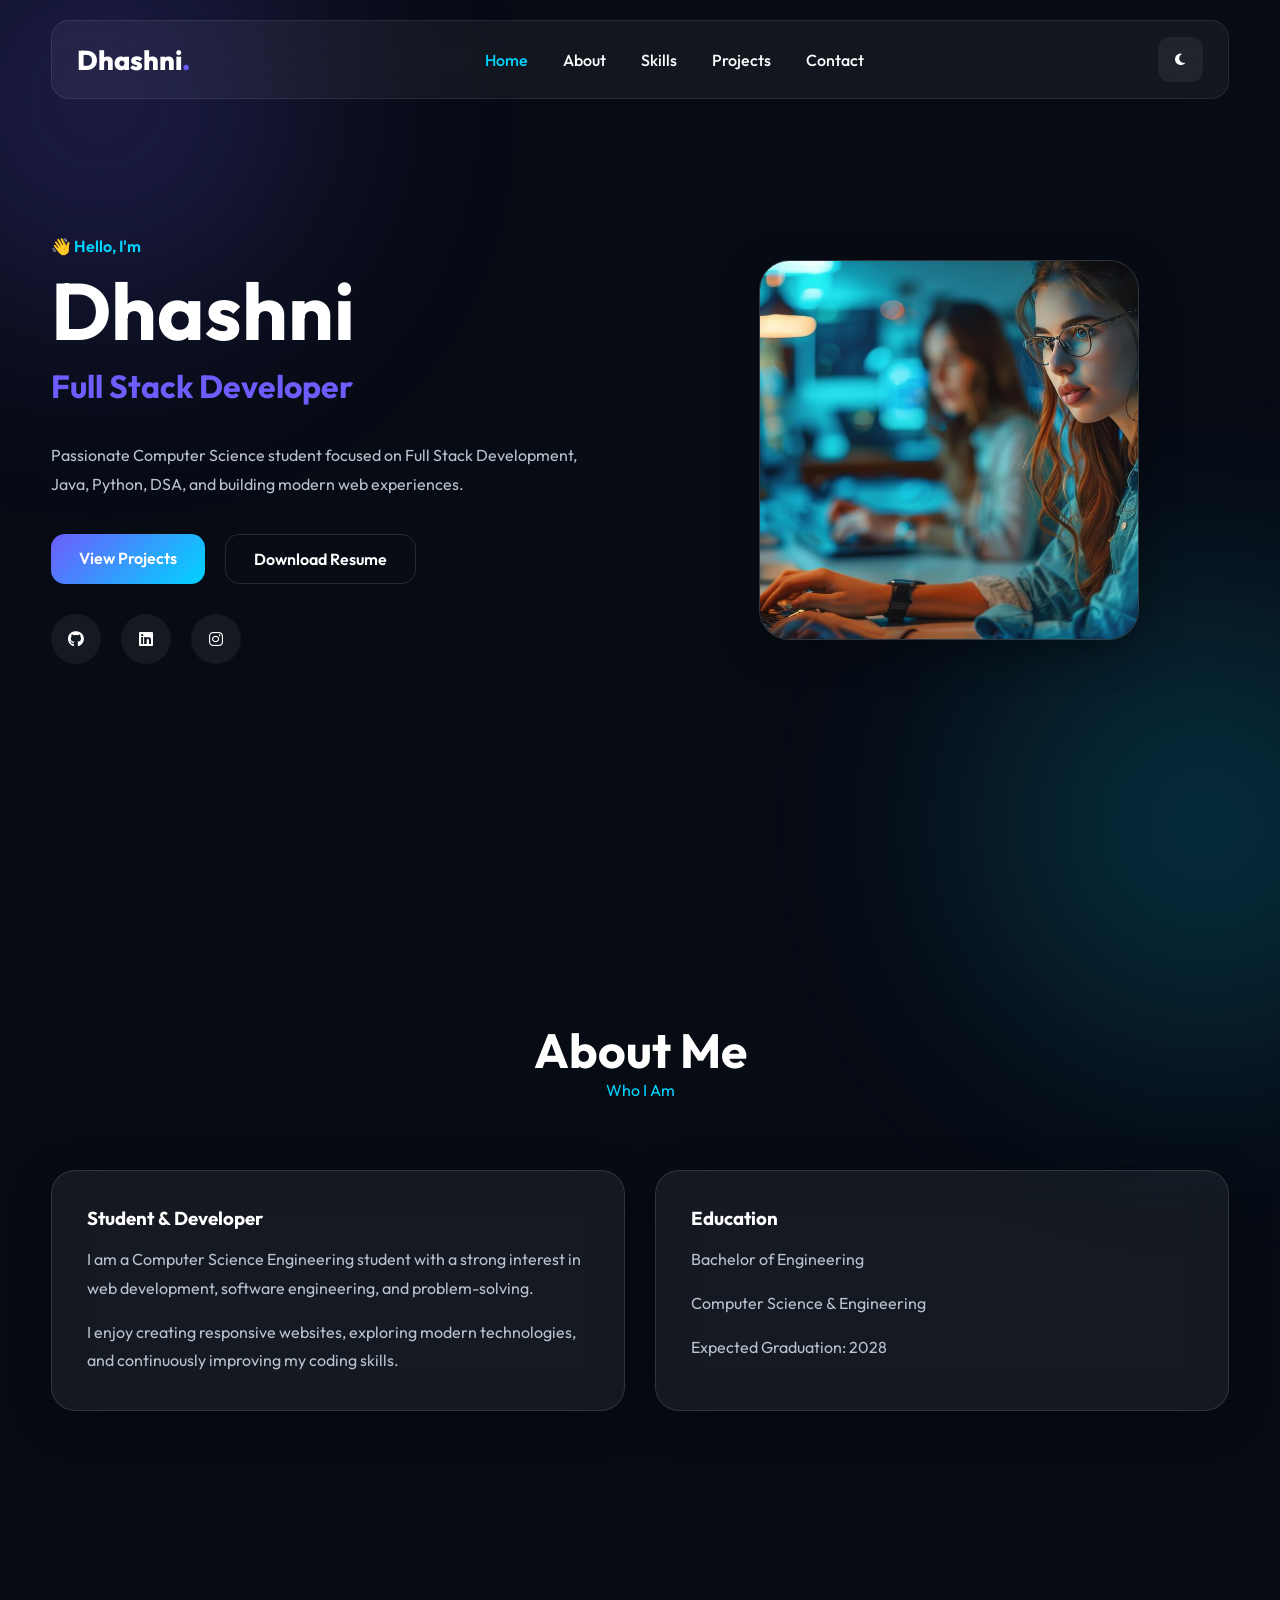
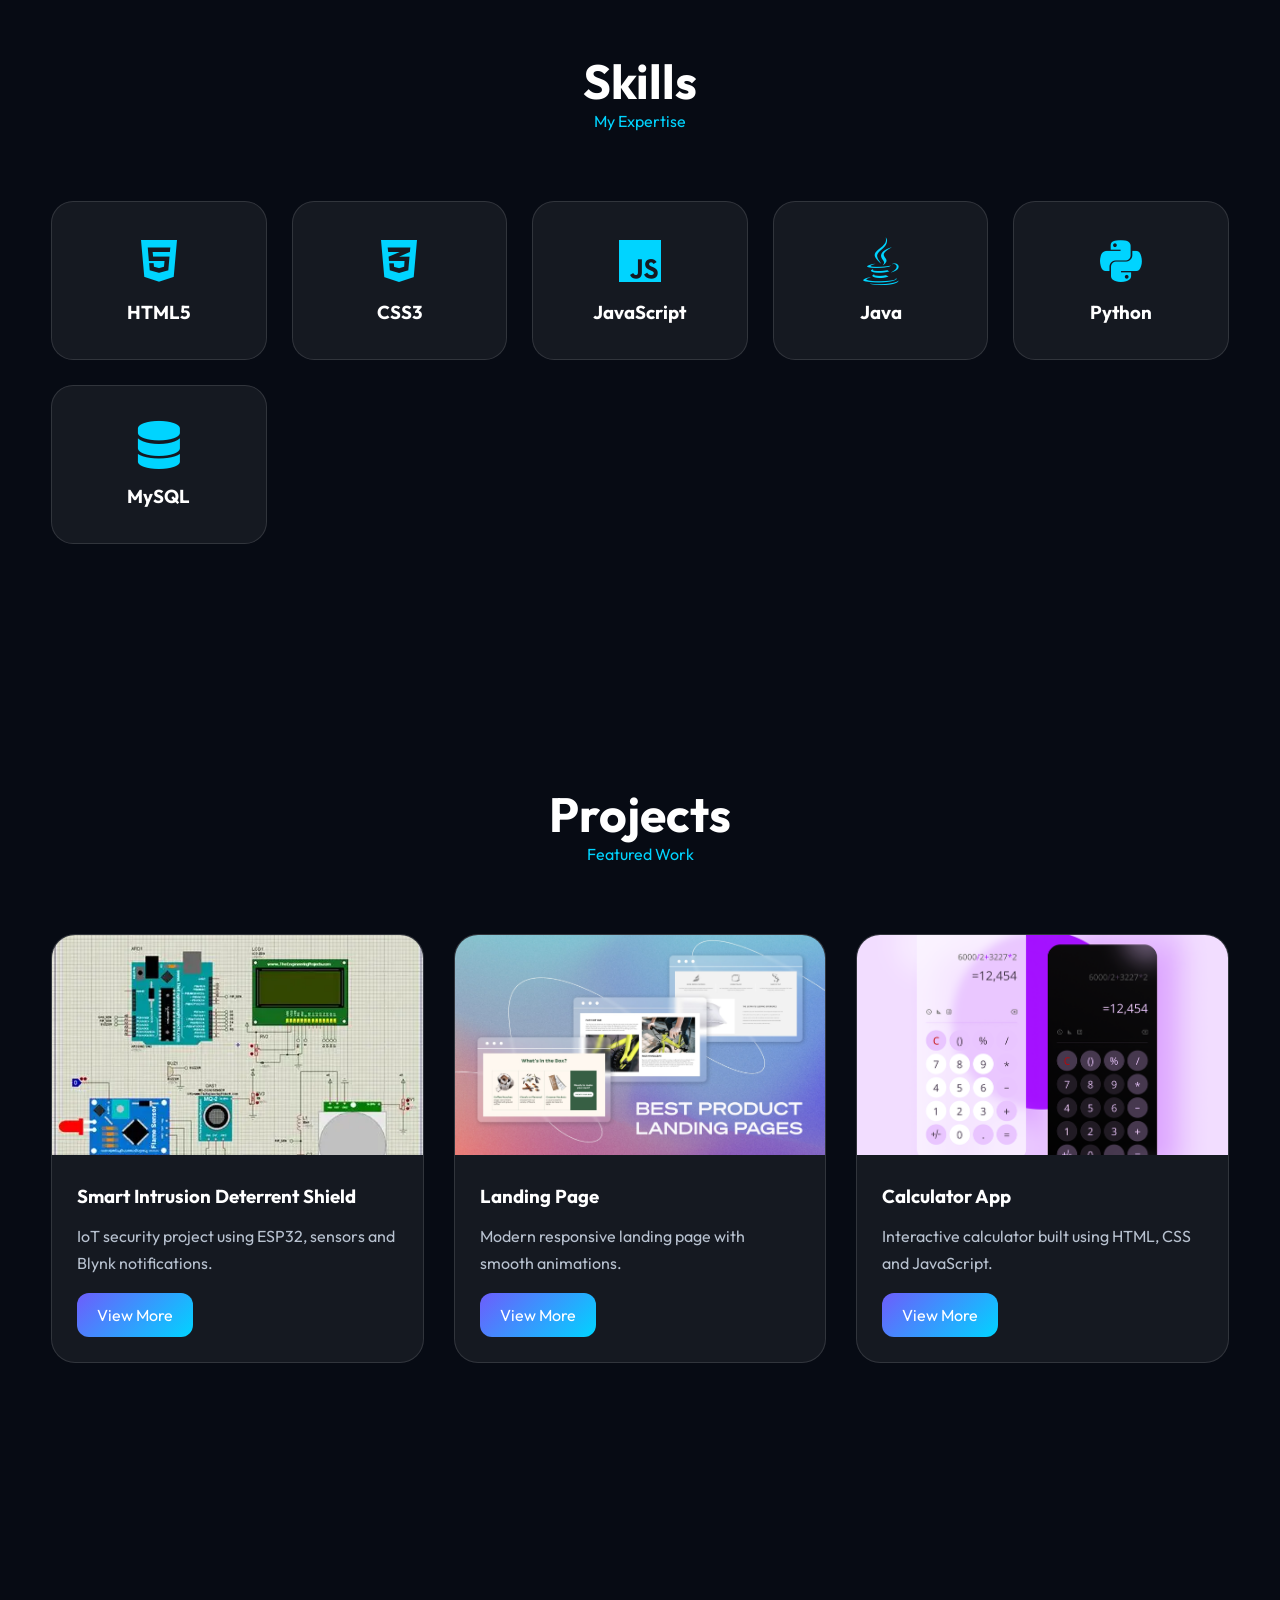
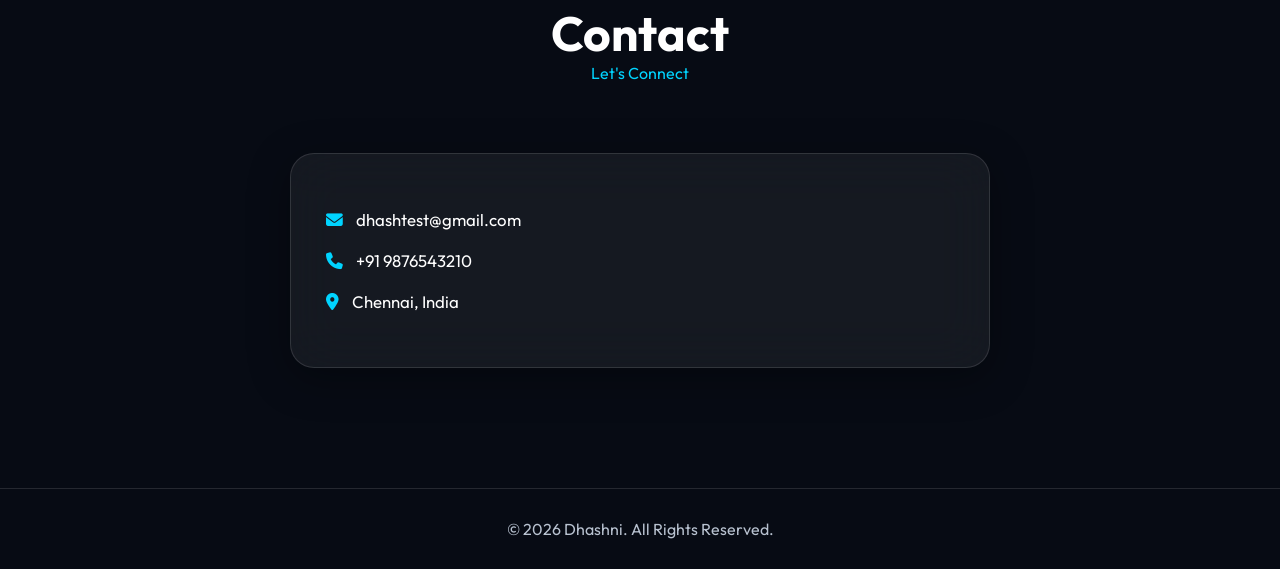
==== Portfolio/index.html @ f8b2175b "first commit" ====
<!DOCTYPE html>
<html lang="en" data-theme="dark">

<head>
    <meta charset="UTF-8">
    <meta name="viewport" content="width=device-width, initial-scale=1.0">
    <title>Dhashni | Developer Portfolio</title>

    <link rel="stylesheet" href="style.css">

    <link href="https://fonts.googleapis.com/css2?family=Outfit:wght@300;400;500;600;700;800&display=swap"
        rel="stylesheet">

    <link rel="stylesheet"
        href="https://cdnjs.cloudflare.com/ajax/libs/font-awesome/6.5.2/css/all.min.css">
</head>

<body>

    <!-- Background Effects -->
    <div class="bg-blur blur-1"></div>
    <div class="bg-blur blur-2"></div>

    <!-- Navbar -->
    <header class="header">
        <nav class="navbar">

            <a href="#" class="logo">
                Dhashni<span>.</span>
            </a>

            <ul class="nav-menu">
                <li><a href="#home">Home</a></li>
                <li><a href="#about">About</a></li>
                <li><a href="#skills">Skills</a></li>
                <li><a href="#projects">Projects</a></li>
                <li><a href="#contact">Contact</a></li>
            </ul>

            <div class="nav-actions">

                <button id="themeToggle" class="theme-btn">
                    <i class="fa-solid fa-moon"></i>
                </button>

                <button id="menuBtn" class="menu-btn">
                    <i class="fa-solid fa-bars"></i>
                </button>

            </div>

        </nav>
    </header>

    <!-- Hero Section -->
    <section id="home" class="hero">

        <div class="hero-content reveal">

            <p class="hero-subtitle">
                👋 Hello, I'm
            </p>

            <h1>
                Dhashni
            </h1>

            <h2>
                <span id="typing"></span>
            </h2>

            <p class="hero-description">
                Passionate Computer Science student focused on
                Full Stack Development, Java, Python, DSA,
                and building modern web experiences.
            </p>

            <div class="hero-buttons">
                <a href="#projects" class="btn primary-btn">
                    View Projects
                </a>

                <a href="resume.pdf" download class="btn secondary-btn">
                    Download Resume
                </a>
            </div>

            <div class="social-icons">

                <a href="#">
                    <i class="fab fa-github"></i>
                </a>

                <a href="#">
                    <i class="fab fa-linkedin"></i>
                </a>

                <a href="#">
                    <i class="fab fa-instagram"></i>
                </a>

            </div>

        </div>

        <div class="hero-image reveal">

            <div class="image-card">
                <img src="profile.jpeg" alt="Profile Image">
            </div>

        </div>

    </section>

    <!-- About -->
    <section id="about" class="section">

        <div class="section-title reveal">
            <h2>About Me</h2>
            <span>Who I Am</span>
        </div>

        <div class="about-container reveal">

            <div class="glass-card">

                <h3>Student & Developer</h3>

                <p>
                    I am a Computer Science Engineering student with
                    a strong interest in web development, software
                    engineering, and problem-solving.
                </p>

                <p>
                    I enjoy creating responsive websites,
                    exploring modern technologies,
                    and continuously improving my coding skills.
                </p>

            </div>

            <div class="glass-card">

                <h3>Education</h3>

                <p>
                    Bachelor of Engineering
                </p>

                <p>
                    Computer Science & Engineering
                </p>

                <p>
                    Expected Graduation: 2028
                </p>

            </div>

        </div>

    </section>

    <!-- Skills -->
    <section id="skills" class="section">

        <div class="section-title reveal">
            <h2>Skills</h2>
            <span>My Expertise</span>
        </div>

        <div class="skills-container">

            <div class="skill-card reveal">
                <i class="fab fa-html5"></i>
                <h3>HTML5</h3>
            </div>

            <div class="skill-card reveal">
                <i class="fab fa-css3-alt"></i>
                <h3>CSS3</h3>
            </div>

            <div class="skill-card reveal">
                <i class="fab fa-js"></i>
                <h3>JavaScript</h3>
            </div>

            <div class="skill-card reveal">
                <i class="fab fa-java"></i>
                <h3>Java</h3>
            </div>

            <div class="skill-card reveal">
                <i class="fab fa-python"></i>
                <h3>Python</h3>
            </div>

            <div class="skill-card reveal">
                <i class="fas fa-database"></i>
                <h3>MySQL</h3>
            </div>

        </div>

    </section>

    <!-- Projects -->
    <section id="projects" class="section">

        <div class="section-title reveal">
            <h2>Projects</h2>
            <span>Featured Work</span>
        </div>

        <div class="projects-grid">

            <div class="project-card reveal">

                <img src="projects/project1.webp" alt="Project">

                <div class="project-content">

                    <h3>Smart Intrusion Deterrent Shield</h3>

                    <p>
                        IoT security project using ESP32,
                        sensors and Blynk notifications.
                    </p>

                    <a href="#" class="project-btn">
                        View More
                    </a>

                </div>

            </div>

            <div class="project-card reveal">

                <img src="projects/project2.jpeg" alt="Project">

                <div class="project-content">

                    <h3>Landing Page</h3>

                    <p>
                        Modern responsive landing page
                        with smooth animations.
                    </p>

                    <a href="#" class="project-btn">
                        View More
                    </a>

                </div>

            </div>

            <div class="project-card reveal">

                <img src="projects/project3.png" alt="Project">

                <div class="project-content">

                    <h3>Calculator App</h3>

                    <p>
                        Interactive calculator built using
                        HTML, CSS and JavaScript.
                    </p>

                    <a href="#" class="project-btn">
                        View More
                    </a>

                </div>

            </div>

        </div>

    </section>

    <!-- Contact -->
    <section id="contact" class="section">

        <div class="section-title reveal">
            <h2>Contact</h2>
            <span>Let's Connect</span>
        </div>

        <div class="contact-container reveal">

            <div class="glass-card">

                <p>
                    <i class="fas fa-envelope"></i>
                    dhashtest@gmail.com
                </p>

                <p>
                    <i class="fas fa-phone"></i>
                    +91 9876543210
                </p>

                <p>
                    <i class="fas fa-location-dot"></i>
                    Chennai, India
                </p>

            </div>

        </div>

    </section>

    <!-- Footer -->
    <footer>

        <p>
            © 2026 Dhashni. All Rights Reserved.
        </p>

    </footer>

    <script src="script.js"></script>

</body>

</html>
---- Portfolio/style.css ----
/* =========================
   RESET
========================= */

*{
    margin:0;
    padding:0;
    box-sizing:border-box;
}

html{
    scroll-behavior:smooth;
}

body{
    font-family:'Outfit',sans-serif;
    overflow-x:hidden;
    transition:all .3s ease;
}

/* =========================
   THEME VARIABLES
========================= */

:root{

    --bg:#070b14;
    --bg-secondary:#0d1320;

    --card-bg:rgba(255,255,255,.06);
    --border:rgba(255,255,255,.12);

    --text:#ffffff;
    --text-secondary:#b8c2d0;

    --primary:#6d5dfc;
    --secondary:#00d4ff;

    --shadow:0 10px 40px rgba(0,0,0,.35);
}

html[data-theme="light"]{

    --bg:#f6f7fb;
    --bg-secondary:#ffffff;

    --card-bg:rgba(255,255,255,.75);
    --border:rgba(0,0,0,.08);

    --text:#111827;
    --text-secondary:#5b6474;

    --primary:#5b4df5;
    --secondary:#0099ff;

    --shadow:0 10px 35px rgba(0,0,0,.08);
}

body{
    background:var(--bg);
    color:var(--text);
}

/* =========================
   BACKGROUND BLURS
========================= */

.bg-blur{
    position:fixed;
    border-radius:50%;
    filter:blur(120px);
    z-index:-1;
}

.blur-1{
    width:400px;
    height:400px;
    background:#6d5dfc;
    top:-100px;
    left:-100px;
    opacity:.25;
}

.blur-2{
    width:450px;
    height:450px;
    background:#00d4ff;
    right:-150px;
    bottom:-150px;
    opacity:.18;
}

/* =========================
   NAVBAR
========================= */

.header{
    position:fixed;
    width:100%;
    top:0;
    left:0;
    z-index:1000;
}

.navbar{

    width:min(1200px,92%);
    margin:auto;
    margin-top:20px;

    display:flex;
    justify-content:space-between;
    align-items:center;

    padding:16px 25px;

    backdrop-filter:blur(20px);

    background:rgba(255,255,255,.05);

    border:1px solid rgba(255,255,255,.08);

    border-radius:18px;
}

.logo{
    font-size:1.7rem;
    font-weight:800;
    text-decoration:none;
    color:var(--text);
}

.logo span{
    color:var(--primary);
}

.nav-menu{
    display:flex;
    gap:35px;
    list-style:none;
}

.nav-menu a{
    text-decoration:none;
    color:var(--text);
    font-weight:500;
    position:relative;
}

.nav-menu a::after{
    content:"";
    position:absolute;
    width:0;
    height:2px;
    left:0;
    bottom:-5px;
    background:var(--primary);
    transition:.3s;
}

.nav-menu a:hover::after{
    width:100%;
}

.nav-actions{
    display:flex;
    gap:10px;
}
.nav-menu a.active{
    color:var(--secondary);
}

.theme-btn,
.menu-btn{

    width:45px;
    height:45px;

    border:none;
    cursor:pointer;

    border-radius:12px;

    color:var(--text);

    background:var(--card-bg);
}

.menu-btn{
    display:none;
}

/* =========================
   HERO SECTION
========================= */

.hero{

    min-height:100vh;

    width:min(1200px,92%);
    margin:auto;

    display:grid;
    grid-template-columns:1fr 1fr;
    align-items:center;
    gap:60px;
}

.hero-subtitle{
    color:var(--secondary);
    margin-bottom:15px;
    font-weight:600;
}

.hero h1{
    font-size:5rem;
    line-height:1;
}

.hero h2{
    margin-top:15px;
    font-size:2rem;
    color:var(--primary);
    min-height:50px;
}

.hero-description{
    margin-top:25px;
    max-width:600px;
    line-height:1.8;
    color:var(--text-secondary);
}

.hero-buttons{
    margin-top:35px;
    display:flex;
    gap:20px;
}

.btn{

    padding:14px 28px;

    border-radius:14px;

    text-decoration:none;
    font-weight:600;

    transition:.3s;
}

.primary-btn{

    background:linear-gradient(
    135deg,
    var(--primary),
    var(--secondary));

    color:white;
}

.primary-btn:hover{
    transform:translateY(-4px);
}

.secondary-btn{

    border:1px solid var(--border);

    color:var(--text);
}

.secondary-btn:hover{
    background:var(--card-bg);
}

/* =========================
   SOCIALS
========================= */

.social-icons{

    margin-top:30px;

    display:flex;
    gap:20px;
}

.social-icons a{

    width:50px;
    height:50px;

    display:flex;
    align-items:center;
    justify-content:center;

    border-radius:50%;

    text-decoration:none;

    color:var(--text);

    background:var(--card-bg);

    transition:.3s;
}

.social-icons a:hover{
    transform:translateY(-6px);
}

/* =========================
   PROFILE IMAGE
========================= */

.hero-image{
    display:flex;
    justify-content:center;
}

.image-card{

    width:380px;
    height:380px;

    border-radius:30px;

    overflow:hidden;

    backdrop-filter:blur(20px);

    background:var(--card-bg);

    border:1px solid var(--border);

    box-shadow:var(--shadow);

    animation:float 4s ease-in-out infinite;
}

.image-card img{
    width:100%;
    height:100%;
    object-fit:cover;
}

@keyframes float{

    0%{
        transform:translateY(0px);
    }

    50%{
        transform:translateY(-15px);
    }

    100%{
        transform:translateY(0px);
    }
}

/* =========================
   SECTIONS
========================= */

.section{
    width:min(1200px,92%);
    margin:auto;
    padding:120px 0;
}

.section-title{
    text-align:center;
    margin-bottom:70px;
}

.section-title h2{
    font-size:3rem;
}

.section-title span{
    color:var(--secondary);
}

/* =========================
   GLASS CARD
========================= */

.glass-card{

    backdrop-filter:blur(25px);

    background:var(--card-bg);

    border:1px solid var(--border);

    border-radius:24px;

    padding:35px;

    box-shadow:var(--shadow);
}

/* =========================
   ABOUT
========================= */

.about-container{

    display:grid;
    grid-template-columns:1fr 1fr;
    gap:30px;
}

.about-container p{
    margin-top:15px;
    line-height:1.8;
    color:var(--text-secondary);
}

/* =========================
   SKILLS
========================= */

.skills-container{

    display:grid;
    grid-template-columns:
    repeat(auto-fit,minmax(180px,1fr));

    gap:25px;
}

.skill-card{

    padding:35px 25px;

    text-align:center;

    border-radius:22px;

    background:var(--card-bg);

    border:1px solid var(--border);

    transition:.35s;
}

.skill-card i{

    font-size:3rem;

    margin-bottom:15px;

    color:var(--secondary);
}

.skill-card:hover{

    transform:
    translateY(-10px);

    box-shadow:var(--shadow);
}

/* =========================
   PROJECTS
========================= */

.projects-grid{

    display:grid;

    grid-template-columns:
    repeat(auto-fit,minmax(320px,1fr));

    gap:30px;
}

.project-card{

    overflow:hidden;

    border-radius:24px;

    background:var(--card-bg);

    border:1px solid var(--border);

    transition:.35s;
}

.project-card:hover{
    transform:translateY(-10px);
}

.project-card img{

    width:100%;
    height:220px;

    object-fit:cover;
}

.project-content{
    padding:25px;
}

.project-content p{

    margin:15px 0;

    color:var(--text-secondary);

    line-height:1.7;
}

.project-btn{

    display:inline-block;

    text-decoration:none;

    color:white;

    background:linear-gradient(
    135deg,
    var(--primary),
    var(--secondary));

    padding:12px 20px;

    border-radius:12px;
}

/* =========================
   CONTACT
========================= */

.contact-container{
    max-width:700px;
    margin:auto;
}

.contact-container p{

    margin:20px 0;

    font-size:1.05rem;
}

.contact-container i{

    margin-right:10px;

    color:var(--secondary);
}

/* =========================
   FOOTER
========================= */

footer{

    padding:30px;

    text-align:center;

    border-top:1px solid var(--border);

    color:var(--text-secondary);
}

/* =========================
   SCROLL ANIMATION
========================= */

.reveal{

    opacity:0;

    transform:translateY(60px);

    transition:
    opacity .8s ease,
    transform .8s ease;
}

.reveal.active{

    opacity:1;

    transform:translateY(0);
}

/* =========================
   RESPONSIVE
========================= */

@media(max-width:900px){

    .hero{
        grid-template-columns:1fr;
        text-align:center;
        padding-top:120px;
    }

    .hero-description{
        margin-inline:auto;
    }

    .hero-buttons{
        justify-content:center;
    }

    .social-icons{
        justify-content:center;
    }

    .about-container{
        grid-template-columns:1fr;
    }

    .hero h1{
        font-size:3.5rem;
    }

    .image-card{
        width:300px;
        height:300px;
    }

    .nav-menu{
        display:none;
    }

    .menu-btn{
        display:block;
    }
}

@media(max-width:600px){

    .hero h1{
        font-size:2.8rem;
    }

    .hero h2{
        font-size:1.4rem;
    }

    .section-title h2{
        font-size:2.2rem;
    }

    .hero-buttons{
        flex-direction:column;
    }

    .btn{
        text-align:center;
    }
}
.nav-menu.show{
    display:flex;
    flex-direction:column;
    position:absolute;
    top:85px;
    left:0;
    right:0;
    margin:auto;
    width:90%;
    padding:25px;
    border-radius:20px;
    background:rgba(15,23,42,.95);
    backdrop-filter:blur(20px);
    text-align:center;
}
.skill-card,
.project-card{
    transition: all 0.3s ease;
}

/* Hover */
.skill-card:hover,
.project-card:hover{
    transform: translateY(-10px);
    box-shadow: 0 15px 35px rgba(0,0,0,0.25);
}

/* Click */
.skill-card:active,
.project-card:active{
    transform: scale(0.97);
    box-shadow:
        0 0 25px rgba(109,93,252,0.7),
        0 0 50px rgba(0,212,255,0.4);
}
.project-card:hover{
    transform: translateY(-8px);
    box-shadow:
        0 12px 30px rgba(0,0,0,.25),
        0 0 20px rgba(109,93,252,.25);
}
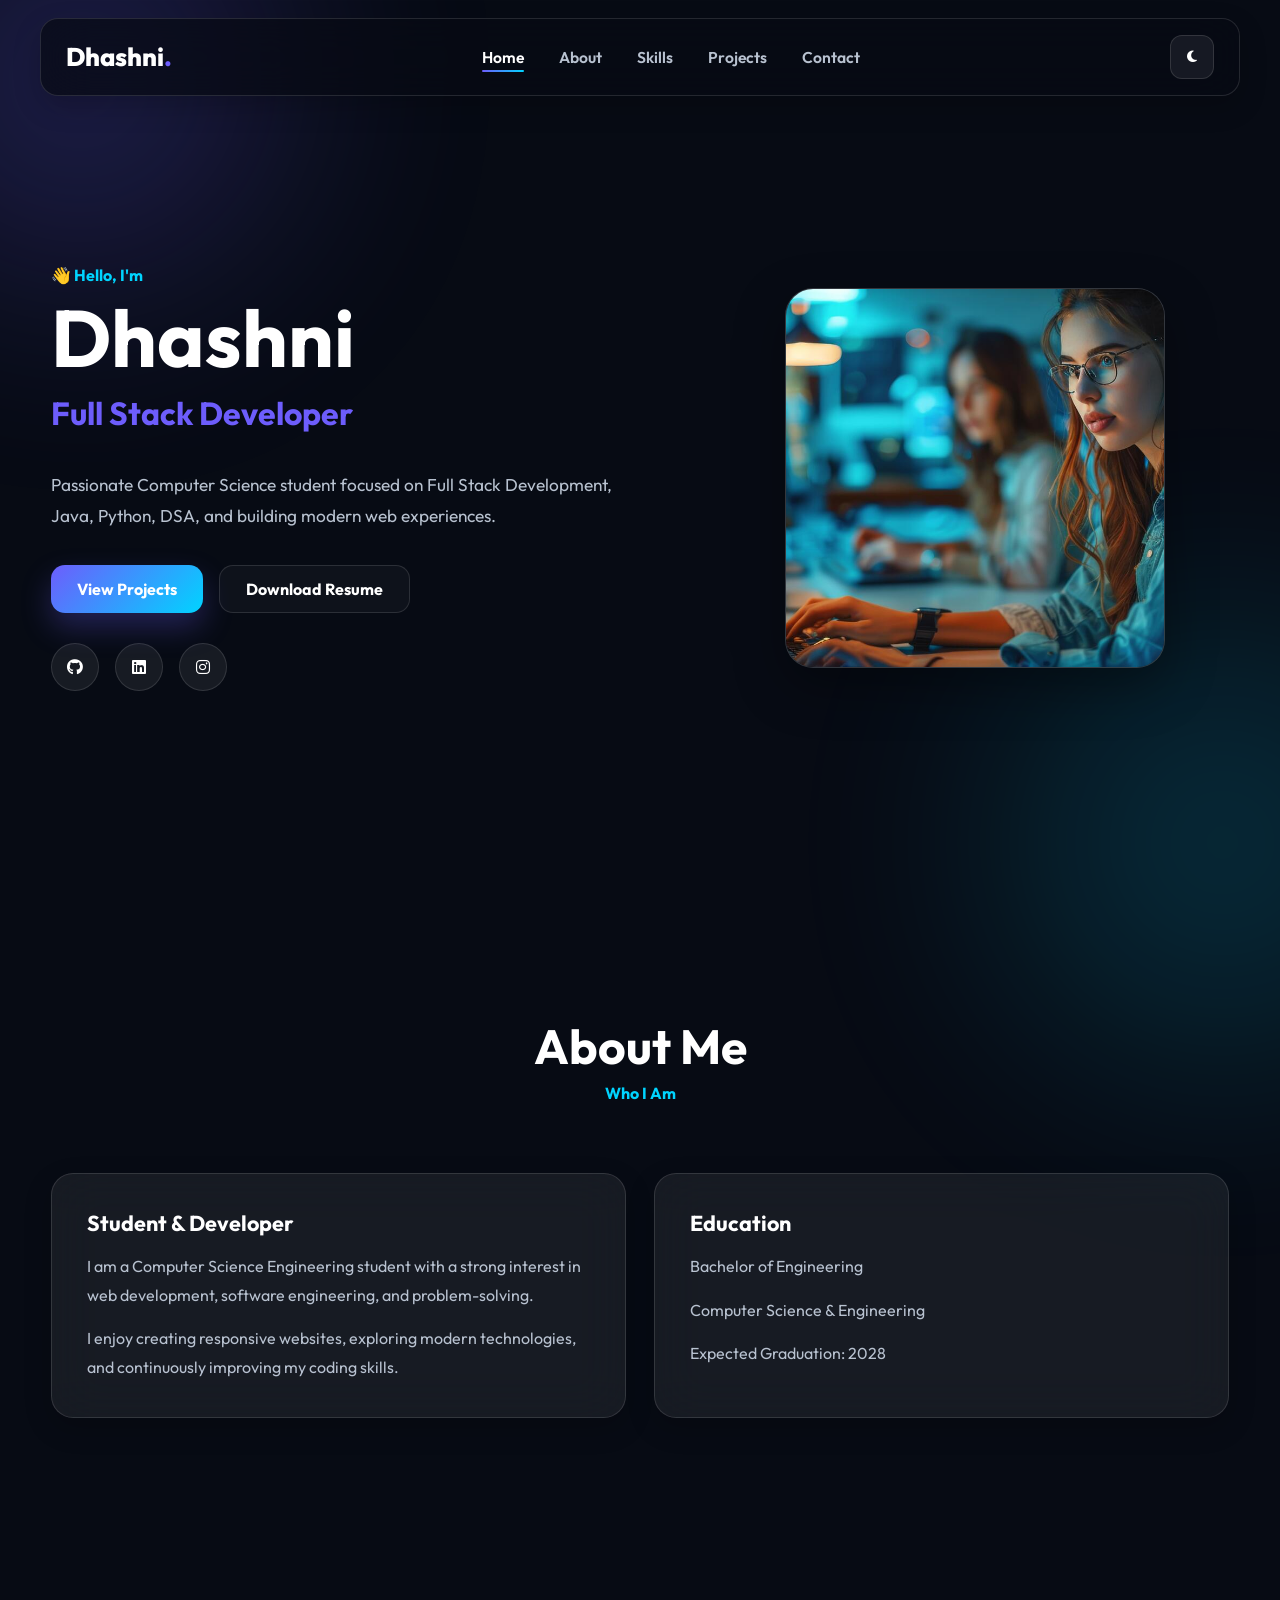
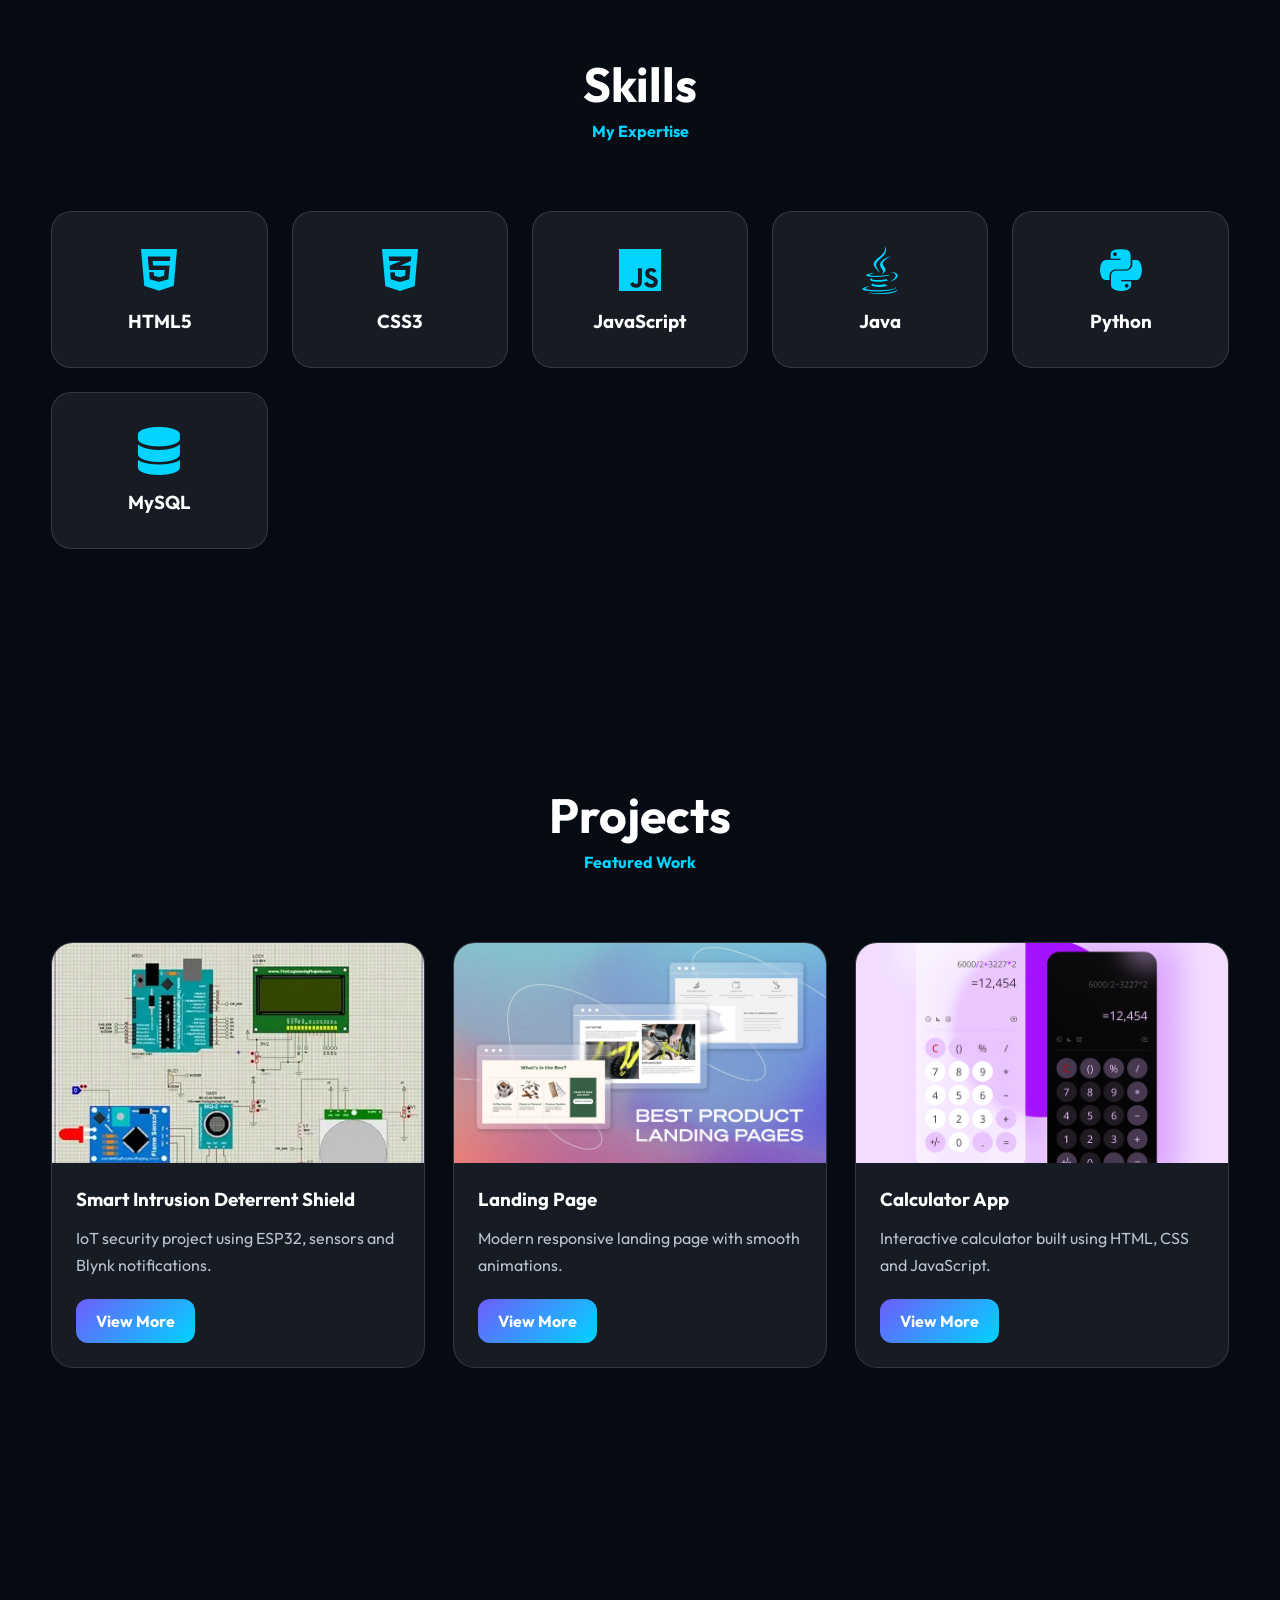
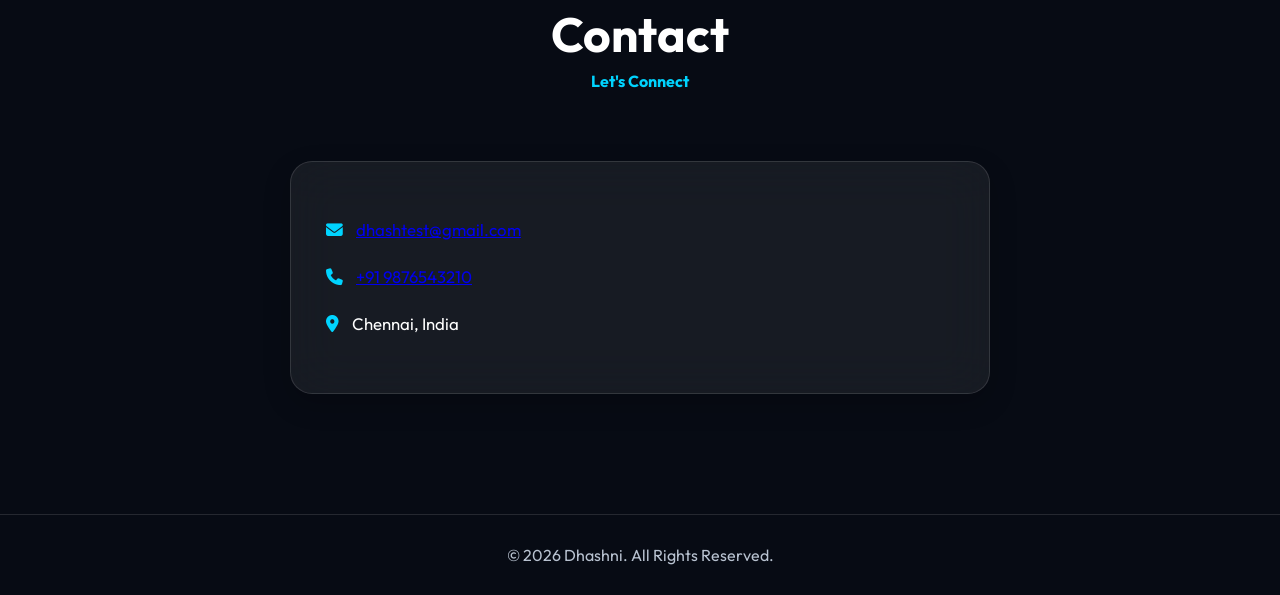
==== commit b829498f: "Add mailto link to contact section" ====
--- a/Portfolio/index.html
+++ b/Portfolio/index.html
@@ -298,12 +298,12 @@
 
                 <p>
                     <i class="fas fa-envelope"></i>
-                    dhashtest@gmail.com
+                    <a href="mailto:dhashtest@gmail.com">dhashtest@gmail.com</a>
                 </p>
 
                 <p>
                     <i class="fas fa-phone"></i>
-                    +91 9876543210
+                    <a href="tel:+919876543210">+91 9876543210</a>
                 </p>
 
                 <p>
--- a/Portfolio/style.css
+++ b/Portfolio/style.css
@@ -2,362 +2,440 @@
    RESET
 ========================= */
 
-*{
-    margin:0;
-    padding:0;
-    box-sizing:border-box;
-}
-
-html{
-    scroll-behavior:smooth;
-}
-
-body{
-    font-family:'Outfit',sans-serif;
-    overflow-x:hidden;
-    transition:all .3s ease;
+* {
+    margin: 0;
+    padding: 0;
+    box-sizing: border-box;
+}
+
+html {
+    scroll-behavior: smooth;
+    overflow-x: hidden;
+}
+
+body {
+    min-width: 320px;
+    font-family: 'Outfit', sans-serif;
+    background: var(--bg);
+    color: var(--text);
+    overflow-x: hidden;
+    transition: background .3s ease, color .3s ease;
+}
+
+img {
+    max-width: 100%;
+    display: block;
 }
 
 /* =========================
    THEME VARIABLES
 ========================= */
 
-:root{
-
-    --bg:#070b14;
-    --bg-secondary:#0d1320;
-
-    --card-bg:rgba(255,255,255,.06);
-    --border:rgba(255,255,255,.12);
-
-    --text:#ffffff;
-    --text-secondary:#b8c2d0;
-
-    --primary:#6d5dfc;
-    --secondary:#00d4ff;
-
-    --shadow:0 10px 40px rgba(0,0,0,.35);
-}
-
-html[data-theme="light"]{
-
-    --bg:#f6f7fb;
-    --bg-secondary:#ffffff;
-
-    --card-bg:rgba(255,255,255,.75);
-    --border:rgba(0,0,0,.08);
-
-    --text:#111827;
-    --text-secondary:#5b6474;
-
-    --primary:#5b4df5;
-    --secondary:#0099ff;
-
-    --shadow:0 10px 35px rgba(0,0,0,.08);
-}
-
-body{
-    background:var(--bg);
-    color:var(--text);
+:root {
+    --bg: #070b14;
+    --bg-secondary: #0d1320;
+
+    --card-bg: rgba(255, 255, 255, .065);
+    --card-bg-strong: rgba(255, 255, 255, .1);
+    --border: rgba(255, 255, 255, .12);
+
+    --text: #ffffff;
+    --text-secondary: #b8c2d0;
+
+    --primary: #6d5dfc;
+    --secondary: #00d4ff;
+
+    --navbar-bg: rgba(7, 11, 20, .72);
+    --sidebar-bg: rgba(10, 15, 27, .96);
+
+    --shadow: 0 18px 50px rgba(0, 0, 0, .34);
+    --shadow-soft: 0 10px 28px rgba(0, 0, 0, .2);
+}
+
+html[data-theme="light"] {
+    --bg: #f6f7fb;
+    --bg-secondary: #ffffff;
+
+    --card-bg: rgba(255, 255, 255, .78);
+    --card-bg-strong: rgba(255, 255, 255, .95);
+    --border: rgba(15, 23, 42, .1);
+
+    --text: #111827;
+    --text-secondary: #5b6474;
+
+    --primary: #5b4df5;
+    --secondary: #0077d9;
+
+    --navbar-bg: rgba(255, 255, 255, .78);
+    --sidebar-bg: rgba(255, 255, 255, .97);
+
+    --shadow: 0 18px 45px rgba(15, 23, 42, .12);
+    --shadow-soft: 0 10px 25px rgba(15, 23, 42, .08);
 }
 
 /* =========================
    BACKGROUND BLURS
 ========================= */
 
-.bg-blur{
-    position:fixed;
-    border-radius:50%;
-    filter:blur(120px);
-    z-index:-1;
-}
-
-.blur-1{
-    width:400px;
-    height:400px;
-    background:#6d5dfc;
-    top:-100px;
-    left:-100px;
-    opacity:.25;
-}
-
-.blur-2{
-    width:450px;
-    height:450px;
-    background:#00d4ff;
-    right:-150px;
-    bottom:-150px;
-    opacity:.18;
+.bg-blur {
+    position: fixed;
+    border-radius: 50%;
+    filter: blur(120px);
+    z-index: -1;
+    pointer-events: none;
+}
+
+.blur-1 {
+    width: clamp(240px, 32vw, 400px);
+    height: clamp(240px, 32vw, 400px);
+    background: #6d5dfc;
+    top: -120px;
+    left: -120px;
+    opacity: .24;
+}
+
+.blur-2 {
+    width: clamp(260px, 34vw, 450px);
+    height: clamp(260px, 34vw, 450px);
+    background: #00d4ff;
+    right: -160px;
+    bottom: -160px;
+    opacity: .16;
 }
 
 /* =========================
    NAVBAR
 ========================= */
 
-.header{
-    position:fixed;
-    width:100%;
-    top:0;
-    left:0;
-    z-index:1000;
-}
-
-.navbar{
-
-    width:min(1200px,92%);
-    margin:auto;
-    margin-top:20px;
-
-    display:flex;
-    justify-content:space-between;
-    align-items:center;
-
-    padding:16px 25px;
-
-    backdrop-filter:blur(20px);
-
-    background:rgba(255,255,255,.05);
-
-    border:1px solid rgba(255,255,255,.08);
-
-    border-radius:18px;
-}
-
-.logo{
-    font-size:1.7rem;
-    font-weight:800;
-    text-decoration:none;
-    color:var(--text);
-}
-
-.logo span{
-    color:var(--primary);
-}
-
-.nav-menu{
-    display:flex;
-    gap:35px;
-    list-style:none;
-}
-
-.nav-menu a{
-    text-decoration:none;
-    color:var(--text);
-    font-weight:500;
-    position:relative;
-}
-
-.nav-menu a::after{
-    content:"";
-    position:absolute;
-    width:0;
-    height:2px;
-    left:0;
-    bottom:-5px;
-    background:var(--primary);
-    transition:.3s;
-}
-
-.nav-menu a:hover::after{
-    width:100%;
-}
-
-.nav-actions{
-    display:flex;
-    gap:10px;
-}
-.nav-menu a.active{
-    color:var(--secondary);
+.header {
+    position: fixed;
+    width: 100%;
+    top: 0;
+    left: 0;
+    z-index: 1000;
+    padding-inline: 16px;
+}
+
+.navbar {
+    width: min(1200px, 100%);
+    margin: 18px auto 0;
+    display: flex;
+    justify-content: space-between;
+    align-items: center;
+    gap: 24px;
+    padding: 16px 24px;
+    background: var(--navbar-bg);
+    border: 1px solid var(--border);
+    border-radius: 18px;
+    box-shadow: var(--shadow-soft);
+    backdrop-filter: blur(22px);
+    -webkit-backdrop-filter: blur(22px);
+    transition: padding .25s ease, box-shadow .25s ease, background .25s ease;
+}
+
+.logo {
+    flex: 0 0 auto;
+    font-size: clamp(1.35rem, 2vw, 1.7rem);
+    font-weight: 800;
+    line-height: 1;
+    text-decoration: none;
+    color: var(--text);
+    letter-spacing: 0;
+}
+
+.logo span {
+    color: var(--primary);
+}
+
+.nav-menu {
+    display: flex;
+    align-items: center;
+    justify-content: center;
+    gap: clamp(18px, 3vw, 35px);
+    list-style: none;
+}
+
+.nav-menu a {
+    position: relative;
+    display: inline-flex;
+    align-items: center;
+    min-height: 36px;
+    text-decoration: none;
+    color: var(--text-secondary);
+    font-weight: 600;
+    font-size: .98rem;
+    transition: color .25s ease;
+}
+
+.nav-menu a::after {
+    content: "";
+    position: absolute;
+    width: 0;
+    height: 2px;
+    left: 50%;
+    bottom: 3px;
+    background: linear-gradient(90deg, var(--primary), var(--secondary));
+    border-radius: 999px;
+    transform: translateX(-50%);
+    transition: width .25s ease;
+}
+
+.nav-menu a:hover,
+.nav-menu a.active {
+    color: var(--text);
+}
+
+.nav-menu a:hover::after,
+.nav-menu a.active::after {
+    width: 100%;
+}
+
+.nav-actions {
+    display: flex;
+    align-items: center;
+    gap: 10px;
 }
 
 .theme-btn,
-.menu-btn{
-
-    width:45px;
-    height:45px;
-
-    border:none;
-    cursor:pointer;
-
-    border-radius:12px;
-
-    color:var(--text);
-
-    background:var(--card-bg);
-}
-
-.menu-btn{
-    display:none;
+.menu-btn {
+    width: 44px;
+    height: 44px;
+    display: inline-flex;
+    align-items: center;
+    justify-content: center;
+    border: 1px solid var(--border);
+    cursor: pointer;
+    border-radius: 12px;
+    color: var(--text);
+    background: var(--card-bg);
+    transition: transform .2s ease, background .2s ease, border-color .2s ease;
+}
+
+.theme-btn:hover,
+.menu-btn:hover {
+    transform: translateY(-2px);
+    background: var(--card-bg-strong);
+    border-color: rgba(109, 93, 252, .38);
+}
+
+.menu-btn {
+    display: none;
+}
+
+/* =========================
+   SIDEBAR + THEME TOGGLE
+========================= */
+
+.sidebar {
+    position: fixed;
+    left: 24px;
+    top: 120px;
+    width: 72px;
+    background: var(--card-bg);
+    border: 1px solid var(--border);
+    border-radius: 18px;
+    padding: 12px;
+    display: flex;
+    flex-direction: column;
+    gap: 12px;
+    align-items: center;
+    box-shadow: var(--shadow);
+    backdrop-filter: blur(20px);
+    -webkit-backdrop-filter: blur(20px);
+    transition: all .3s ease;
+}
+
+.sidebar .toggle-theme {
+    width: 44px;
+    height: 24px;
+    background: rgba(255, 255, 255, .06);
+    border-radius: 999px;
+    padding: 3px;
+    display: flex;
+    align-items: center;
+    cursor: pointer;
+    border: 1px solid var(--border);
+}
+
+.sidebar .toggle-theme .knob {
+    width: 18px;
+    height: 18px;
+    background: var(--bg-secondary);
+    border-radius: 50%;
+    transition: transform .25s ease, background .25s ease;
+    box-shadow: 0 3px 8px rgba(0, 0, 0, .2);
+    transform: translateX(0);
+}
+
+html[data-theme="light"] .sidebar .toggle-theme .knob {
+    transform: translateX(20px);
+}
+
+.sidebar .label {
+    font-size: .75rem;
+    color: var(--text-secondary);
+    text-align: center;
 }
 
 /* =========================
    HERO SECTION
 ========================= */
 
-.hero{
-
-    min-height:100vh;
-
-    width:min(1200px,92%);
-    margin:auto;
-
-    display:grid;
-    grid-template-columns:1fr 1fr;
-    align-items:center;
-    gap:60px;
-}
-
-.hero-subtitle{
-    color:var(--secondary);
-    margin-bottom:15px;
-    font-weight:600;
-}
-
-.hero h1{
-    font-size:5rem;
-    line-height:1;
-}
-
-.hero h2{
-    margin-top:15px;
-    font-size:2rem;
-    color:var(--primary);
-    min-height:50px;
-}
-
-.hero-description{
-    margin-top:25px;
-    max-width:600px;
-    line-height:1.8;
-    color:var(--text-secondary);
-}
-
-.hero-buttons{
-    margin-top:35px;
-    display:flex;
-    gap:20px;
-}
-
-.btn{
-
-    padding:14px 28px;
-
-    border-radius:14px;
-
-    text-decoration:none;
-    font-weight:600;
-
-    transition:.3s;
-}
-
-.primary-btn{
-
-    background:linear-gradient(
-    135deg,
-    var(--primary),
-    var(--secondary));
-
-    color:white;
-}
-
-.primary-btn:hover{
-    transform:translateY(-4px);
-}
-
-.secondary-btn{
-
-    border:1px solid var(--border);
-
-    color:var(--text);
-}
-
-.secondary-btn:hover{
-    background:var(--card-bg);
+.hero {
+    min-height: 100vh;
+    width: min(1200px, 92%);
+    margin: auto;
+    padding: 128px 0 72px;
+    display: grid;
+    grid-template-columns: minmax(0, 1fr) minmax(280px, .85fr);
+    align-items: center;
+    gap: clamp(36px, 6vw, 72px);
+}
+
+.hero-content,
+.hero-image {
+    min-width: 0;
+}
+
+.hero-subtitle {
+    color: var(--secondary);
+    margin-bottom: 14px;
+    font-weight: 700;
+}
+
+.hero h1 {
+    font-size: clamp(3rem, 8vw, 5rem);
+    line-height: .98;
+    letter-spacing: 0;
+}
+
+.hero h2 {
+    margin-top: 16px;
+    font-size: clamp(1.45rem, 3.2vw, 2rem);
+    color: var(--primary);
+    min-height: 52px;
+    line-height: 1.25;
+}
+
+.hero-description {
+    margin-top: 24px;
+    max-width: 620px;
+    line-height: 1.8;
+    color: var(--text-secondary);
+    font-size: clamp(1rem, 1.4vw, 1.08rem);
+}
+
+.hero-buttons {
+    margin-top: 34px;
+    display: flex;
+    flex-wrap: wrap;
+    gap: 16px;
+}
+
+.btn {
+    position: relative;
+    display: inline-flex;
+    align-items: center;
+    justify-content: center;
+    min-height: 48px;
+    padding: 14px 26px;
+    border-radius: 14px;
+    text-decoration: none;
+    font-weight: 700;
+    line-height: 1;
+    transition: transform .25s ease, box-shadow .25s ease, background .25s ease, border-color .25s ease;
+}
+
+.primary-btn {
+    background: linear-gradient(135deg, var(--primary), var(--secondary));
+    color: white;
+    box-shadow: 0 14px 30px rgba(109, 93, 252, .28);
+}
+
+.primary-btn:hover {
+    transform: translateY(-4px);
+    box-shadow: 0 18px 38px rgba(0, 212, 255, .22);
+}
+
+.secondary-btn {
+    border: 1px solid var(--border);
+    color: var(--text);
+    background: rgba(255, 255, 255, .03);
+}
+
+.secondary-btn:hover {
+    transform: translateY(-3px);
+    background: var(--card-bg);
+    border-color: rgba(109, 93, 252, .36);
 }
 
 /* =========================
    SOCIALS
 ========================= */
 
-.social-icons{
-
-    margin-top:30px;
-
-    display:flex;
-    gap:20px;
-}
-
-.social-icons a{
-
-    width:50px;
-    height:50px;
-
-    display:flex;
-    align-items:center;
-    justify-content:center;
-
-    border-radius:50%;
-
-    text-decoration:none;
-
-    color:var(--text);
-
-    background:var(--card-bg);
-
-    transition:.3s;
-}
-
-.social-icons a:hover{
-    transform:translateY(-6px);
+.social-icons {
+    margin-top: 30px;
+    display: flex;
+    flex-wrap: wrap;
+    gap: 16px;
+}
+
+.social-icons a {
+    width: 48px;
+    height: 48px;
+    display: flex;
+    align-items: center;
+    justify-content: center;
+    border-radius: 50%;
+    text-decoration: none;
+    color: var(--text);
+    background: var(--card-bg);
+    border: 1px solid var(--border);
+    transition: transform .25s ease, background .25s ease, border-color .25s ease, box-shadow .25s ease;
+}
+
+.social-icons a:hover {
+    transform: translateY(-5px);
+    background: var(--card-bg-strong);
+    border-color: rgba(0, 212, 255, .35);
+    box-shadow: var(--shadow-soft);
 }
 
 /* =========================
    PROFILE IMAGE
 ========================= */
 
-.hero-image{
-    display:flex;
-    justify-content:center;
-}
-
-.image-card{
-
-    width:380px;
-    height:380px;
-
-    border-radius:30px;
-
-    overflow:hidden;
-
-    backdrop-filter:blur(20px);
-
-    background:var(--card-bg);
-
-    border:1px solid var(--border);
-
-    box-shadow:var(--shadow);
-
-    animation:float 4s ease-in-out infinite;
-}
-
-.image-card img{
-    width:100%;
-    height:100%;
-    object-fit:cover;
-}
-
-@keyframes float{
-
-    0%{
-        transform:translateY(0px);
-    }
-
-    50%{
-        transform:translateY(-15px);
-    }
-
-    100%{
-        transform:translateY(0px);
+.hero-image {
+    display: flex;
+    justify-content: center;
+}
+
+.image-card {
+    width: min(380px, 100%);
+    aspect-ratio: 1 / 1;
+    border-radius: 28px;
+    overflow: hidden;
+    background: var(--card-bg);
+    border: 1px solid var(--border);
+    box-shadow: var(--shadow);
+    backdrop-filter: blur(20px);
+    -webkit-backdrop-filter: blur(20px);
+    animation: float 4s ease-in-out infinite;
+}
+
+.image-card img {
+    width: 100%;
+    height: 100%;
+    object-fit: cover;
+}
+
+@keyframes float {
+    0%, 100% {
+        transform: translateY(0);
+    }
+
+    50% {
+        transform: translateY(-14px);
     }
 }
 
@@ -365,342 +443,405 @@
    SECTIONS
 ========================= */
 
-.section{
-    width:min(1200px,92%);
-    margin:auto;
-    padding:120px 0;
-}
-
-.section-title{
-    text-align:center;
-    margin-bottom:70px;
-}
-
-.section-title h2{
-    font-size:3rem;
-}
-
-.section-title span{
-    color:var(--secondary);
+.section {
+    width: min(1200px, 92%);
+    margin: auto;
+    padding: clamp(76px, 10vw, 120px) 0;
+}
+
+.section-title {
+    text-align: center;
+    margin-bottom: clamp(42px, 7vw, 70px);
+}
+
+.section-title h2 {
+    font-size: clamp(2.1rem, 5vw, 3rem);
+    line-height: 1.1;
+    letter-spacing: 0;
+}
+
+.section-title span {
+    display: inline-block;
+    margin-top: 10px;
+    color: var(--secondary);
+    font-weight: 700;
 }
 
 /* =========================
    GLASS CARD
 ========================= */
 
-.glass-card{
-
-    backdrop-filter:blur(25px);
-
-    background:var(--card-bg);
-
-    border:1px solid var(--border);
-
-    border-radius:24px;
-
-    padding:35px;
-
-    box-shadow:var(--shadow);
+.glass-card {
+    min-width: 0;
+    background: var(--card-bg);
+    border: 1px solid var(--border);
+    border-radius: 22px;
+    padding: clamp(24px, 4vw, 35px);
+    box-shadow: var(--shadow-soft);
+    backdrop-filter: blur(24px);
+    -webkit-backdrop-filter: blur(24px);
+    transition: transform .25s ease, box-shadow .25s ease, border-color .25s ease, background .25s ease;
+}
+
+.glass-card:hover {
+    transform: translateY(-5px);
+    border-color: rgba(109, 93, 252, .28);
+    box-shadow: var(--shadow);
 }
 
 /* =========================
    ABOUT
 ========================= */
 
-.about-container{
-
-    display:grid;
-    grid-template-columns:1fr 1fr;
-    gap:30px;
-}
-
-.about-container p{
-    margin-top:15px;
-    line-height:1.8;
-    color:var(--text-secondary);
+.about-container {
+    display: grid;
+    grid-template-columns: repeat(2, minmax(0, 1fr));
+    gap: 28px;
+}
+
+.about-container h3 {
+    font-size: 1.35rem;
+}
+
+.about-container p {
+    margin-top: 15px;
+    line-height: 1.8;
+    color: var(--text-secondary);
 }
 
 /* =========================
    SKILLS
 ========================= */
 
-.skills-container{
-
-    display:grid;
-    grid-template-columns:
-    repeat(auto-fit,minmax(180px,1fr));
-
-    gap:25px;
-}
-
-.skill-card{
-
-    padding:35px 25px;
-
-    text-align:center;
-
-    border-radius:22px;
-
-    background:var(--card-bg);
-
-    border:1px solid var(--border);
-
-    transition:.35s;
-}
-
-.skill-card i{
-
-    font-size:3rem;
-
-    margin-bottom:15px;
-
-    color:var(--secondary);
-}
-
-.skill-card:hover{
-
-    transform:
-    translateY(-10px);
-
-    box-shadow:var(--shadow);
+.skills-container {
+    display: grid;
+    grid-template-columns: repeat(auto-fit, minmax(min(180px, 100%), 1fr));
+    gap: 24px;
+}
+
+.skill-card,
+.college-card,
+.testimonial-card {
+    min-width: 0;
+    padding: 34px 24px;
+    text-align: center;
+    border-radius: 20px;
+    background: var(--card-bg);
+    border: 1px solid var(--border);
+    box-shadow: 0 8px 22px rgba(0, 0, 0, .08);
+    transition: transform .25s ease, box-shadow .25s ease, border-color .25s ease, background .25s ease;
+}
+
+.skill-card i {
+    font-size: clamp(2.4rem, 5vw, 3rem);
+    margin-bottom: 15px;
+    color: var(--secondary);
+}
+
+.skill-card:hover,
+.college-card:hover,
+.testimonial-card:hover {
+    transform: translateY(-8px);
+    background: var(--card-bg-strong);
+    border-color: rgba(0, 212, 255, .26);
+    box-shadow: var(--shadow);
+}
+
+.skill-card:active,
+.project-card:active {
+    transform: scale(.98);
 }
 
 /* =========================
    PROJECTS
 ========================= */
 
-.projects-grid{
-
-    display:grid;
-
-    grid-template-columns:
-    repeat(auto-fit,minmax(320px,1fr));
-
-    gap:30px;
-}
-
-.project-card{
-
-    overflow:hidden;
-
-    border-radius:24px;
-
-    background:var(--card-bg);
-
-    border:1px solid var(--border);
-
-    transition:.35s;
-}
-
-.project-card:hover{
-    transform:translateY(-10px);
-}
-
-.project-card img{
-
-    width:100%;
-    height:220px;
-
-    object-fit:cover;
-}
-
-.project-content{
-    padding:25px;
-}
-
-.project-content p{
-
-    margin:15px 0;
-
-    color:var(--text-secondary);
-
-    line-height:1.7;
-}
-
-.project-btn{
-
-    display:inline-block;
-
-    text-decoration:none;
-
-    color:white;
-
-    background:linear-gradient(
-    135deg,
-    var(--primary),
-    var(--secondary));
-
-    padding:12px 20px;
-
-    border-radius:12px;
+.projects-grid {
+    display: grid;
+    grid-template-columns: repeat(auto-fit, minmax(min(320px, 100%), 1fr));
+    gap: 28px;
+}
+
+.project-card {
+    min-width: 0;
+    overflow: hidden;
+    border-radius: 22px;
+    background: var(--card-bg);
+    border: 1px solid var(--border);
+    box-shadow: 0 8px 22px rgba(0, 0, 0, .08);
+    transition: transform .25s ease, box-shadow .25s ease, border-color .25s ease, background .25s ease;
+}
+
+.project-card:hover {
+    transform: translateY(-8px);
+    background: var(--card-bg-strong);
+    border-color: rgba(109, 93, 252, .3);
+    box-shadow: var(--shadow);
+}
+
+.project-card img {
+    width: 100%;
+    height: clamp(190px, 24vw, 220px);
+    object-fit: cover;
+}
+
+.project-content {
+    padding: 24px;
+}
+
+.project-content h3 {
+    line-height: 1.3;
+}
+
+.project-content p {
+    margin: 14px 0 20px;
+    color: var(--text-secondary);
+    line-height: 1.7;
+}
+
+.project-btn {
+    display: inline-flex;
+    align-items: center;
+    justify-content: center;
+    min-height: 44px;
+    text-decoration: none;
+    color: white;
+    background: linear-gradient(135deg, var(--primary), var(--secondary));
+    padding: 12px 20px;
+    border-radius: 12px;
+    font-weight: 700;
+    transition: transform .25s ease, box-shadow .25s ease;
+}
+
+.project-btn:hover {
+    transform: translateY(-3px);
+    box-shadow: 0 12px 26px rgba(109, 93, 252, .28);
 }
 
 /* =========================
    CONTACT
 ========================= */
 
-.contact-container{
-    max-width:700px;
-    margin:auto;
-}
-
-.contact-container p{
-
-    margin:20px 0;
-
-    font-size:1.05rem;
-}
-
-.contact-container i{
-
-    margin-right:10px;
-
-    color:var(--secondary);
+.contact-container {
+    max-width: 700px;
+    margin: auto;
+}
+
+.contact-container p {
+    margin: 20px 0;
+    font-size: clamp(1rem, 2vw, 1.05rem);
+    line-height: 1.6;
+    overflow-wrap: anywhere;
+}
+
+.contact-container i {
+    margin-right: 10px;
+    color: var(--secondary);
 }
 
 /* =========================
    FOOTER
 ========================= */
 
-footer{
-
-    padding:30px;
-
-    text-align:center;
-
-    border-top:1px solid var(--border);
-
-    color:var(--text-secondary);
+footer {
+    padding: 30px 16px;
+    text-align: center;
+    border-top: 1px solid var(--border);
+    color: var(--text-secondary);
 }
 
 /* =========================
    SCROLL ANIMATION
 ========================= */
 
-.reveal{
-
-    opacity:0;
-
-    transform:translateY(60px);
-
-    transition:
-    opacity .8s ease,
-    transform .8s ease;
-}
-
-.reveal.active{
-
-    opacity:1;
-
-    transform:translateY(0);
+.reveal {
+    opacity: 0;
+    transform: translateY(48px);
+    transition: opacity .75s ease, transform .75s ease;
+}
+
+.reveal.active {
+    opacity: 1;
+    transform: translateY(0);
 }
 
 /* =========================
    RESPONSIVE
 ========================= */
 
-@media(max-width:900px){
-
-    .hero{
-        grid-template-columns:1fr;
-        text-align:center;
-        padding-top:120px;
-    }
-
-    .hero-description{
-        margin-inline:auto;
-    }
-
-    .hero-buttons{
-        justify-content:center;
-    }
-
-    .social-icons{
-        justify-content:center;
-    }
-
-    .about-container{
-        grid-template-columns:1fr;
-    }
-
-    .hero h1{
-        font-size:3.5rem;
-    }
-
-    .image-card{
-        width:300px;
-        height:300px;
-    }
-
-    .nav-menu{
-        display:none;
-    }
-
-    .menu-btn{
-        display:block;
-    }
-}
-
-@media(max-width:600px){
-
-    .hero h1{
-        font-size:2.8rem;
-    }
-
-    .hero h2{
-        font-size:1.4rem;
-    }
-
-    .section-title h2{
-        font-size:2.2rem;
-    }
-
-    .hero-buttons{
-        flex-direction:column;
-    }
-
-    .btn{
-        text-align:center;
-    }
-}
-.nav-menu.show{
-    display:flex;
-    flex-direction:column;
-    position:absolute;
-    top:85px;
-    left:0;
-    right:0;
-    margin:auto;
-    width:90%;
-    padding:25px;
-    border-radius:20px;
-    background:rgba(15,23,42,.95);
-    backdrop-filter:blur(20px);
-    text-align:center;
-}
-.skill-card,
-.project-card{
-    transition: all 0.3s ease;
-}
-
-/* Hover */
-.skill-card:hover,
-.project-card:hover{
-    transform: translateY(-10px);
-    box-shadow: 0 15px 35px rgba(0,0,0,0.25);
-}
-
-/* Click */
-.skill-card:active,
-.project-card:active{
-    transform: scale(0.97);
-    box-shadow:
-        0 0 25px rgba(109,93,252,0.7),
-        0 0 50px rgba(0,212,255,0.4);
-}
-.project-card:hover{
-    transform: translateY(-8px);
-    box-shadow:
-        0 12px 30px rgba(0,0,0,.25),
-        0 0 20px rgba(109,93,252,.25);
+@media (max-width: 900px) {
+    .header {
+        padding-inline: 12px;
+    }
+
+    .navbar {
+        margin-top: 12px;
+        padding: 12px 14px;
+        border-radius: 16px;
+    }
+
+    .nav-menu {
+        display: none;
+    }
+
+    .nav-menu.show {
+        position: fixed;
+        top: 0;
+        right: 0;
+        left: auto;
+        width: min(280px, calc(100vw - 24px));
+        height: 100vh;
+        max-height: 100vh;
+        display: flex;
+        flex-direction: column;
+        align-items: stretch;
+        justify-content: flex-start;
+        gap: 8px;
+        padding: 96px 18px 24px;
+        margin: 0;
+        overflow-y: auto;
+        overflow-x: hidden;
+        background: var(--sidebar-bg);
+        border-left: 1px solid var(--border);
+        border-radius: 0;
+        box-shadow: -18px 0 45px rgba(0, 0, 0, .28);
+        backdrop-filter: blur(24px);
+        -webkit-backdrop-filter: blur(24px);
+        z-index: 1001;
+    }
+
+    .nav-menu.show li {
+        width: 100%;
+    }
+
+    .nav-menu.show a {
+        width: 100%;
+        min-height: 48px;
+        padding: 0 16px;
+        border-radius: 12px;
+        color: var(--text);
+    }
+
+    .nav-menu.show a::after {
+        display: none;
+    }
+
+    .nav-menu.show a:hover,
+    .nav-menu.show a.active {
+        background: var(--card-bg-strong);
+        color: var(--secondary);
+    }
+
+    .menu-btn {
+        position: relative;
+        display: inline-flex;
+        z-index: 1002;
+    }
+
+    .sidebar {
+        display: none;
+    }
+
+    .hero {
+        grid-template-columns: 1fr;
+        text-align: center;
+        padding-top: 130px;
+        gap: 42px;
+    }
+
+    .hero-description {
+        margin-inline: auto;
+    }
+
+    .hero-buttons,
+    .social-icons {
+        justify-content: center;
+    }
+
+    .image-card {
+        width: min(320px, 82vw);
+    }
+
+    .about-container {
+        grid-template-columns: 1fr;
+    }
+}
+
+@media (max-width: 600px) {
+    .navbar {
+        gap: 12px;
+    }
+
+    .nav-actions {
+        gap: 8px;
+    }
+
+    .theme-btn,
+    .menu-btn {
+        width: 42px;
+        height: 42px;
+    }
+
+    .hero {
+        width: min(100% - 32px, 1200px);
+        padding-bottom: 56px;
+    }
+
+    .hero h2 {
+        min-height: 44px;
+    }
+
+    .hero-buttons {
+        flex-direction: column;
+        align-items: stretch;
+    }
+
+    .btn {
+        width: 100%;
+        text-align: center;
+    }
+
+    .section {
+        width: min(100% - 32px, 1200px);
+    }
+
+    .glass-card,
+    .project-content {
+        padding: 22px;
+    }
+
+    .skills-container,
+    .projects-grid {
+        gap: 18px;
+    }
+}
+
+@media (max-width: 380px) {
+    .logo {
+        font-size: 1.22rem;
+    }
+
+    .theme-btn,
+    .menu-btn {
+        width: 40px;
+        height: 40px;
+    }
+
+    .hero h1 {
+        font-size: 2.65rem;
+    }
+}
+
+@media (prefers-reduced-motion: reduce) {
+    html {
+        scroll-behavior: auto;
+    }
+
+    *,
+    *::before,
+    *::after {
+        animation-duration: .01ms !important;
+        animation-iteration-count: 1 !important;
+        transition-duration: .01ms !important;
+    }
 }
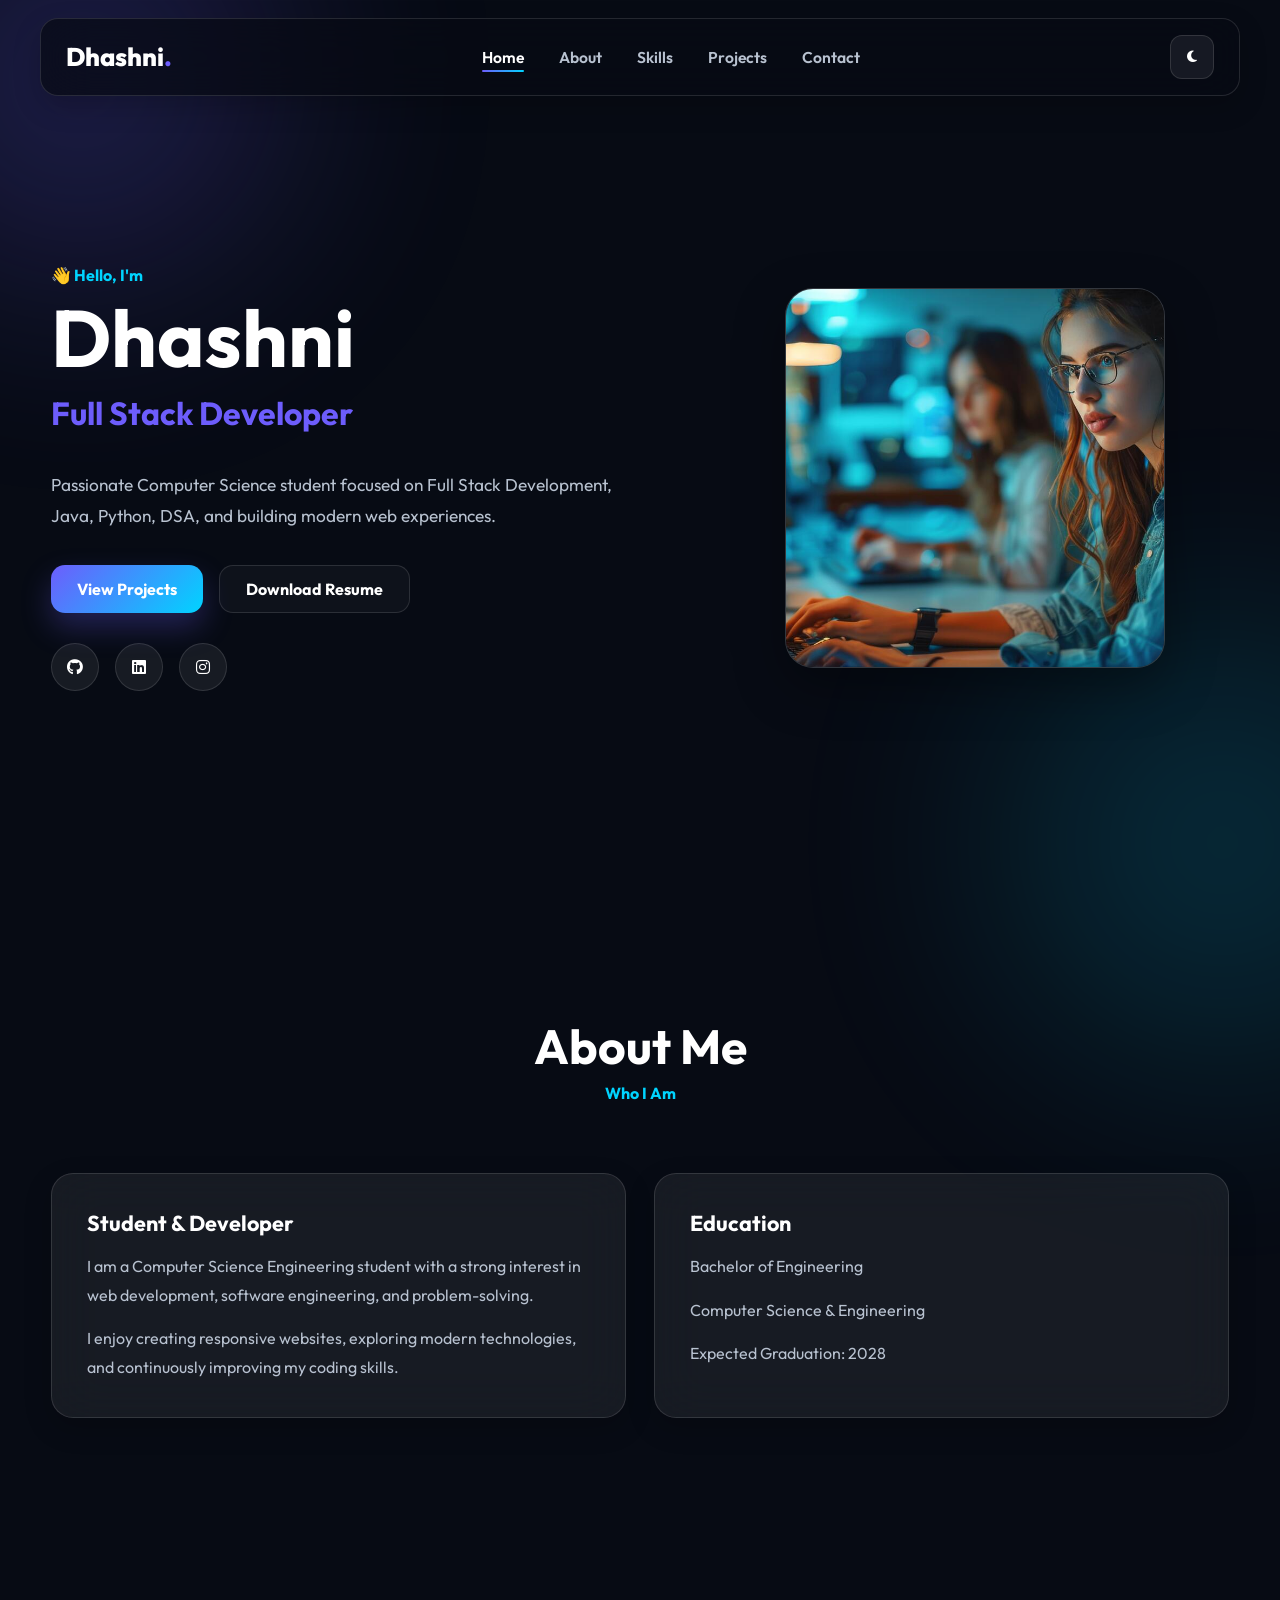
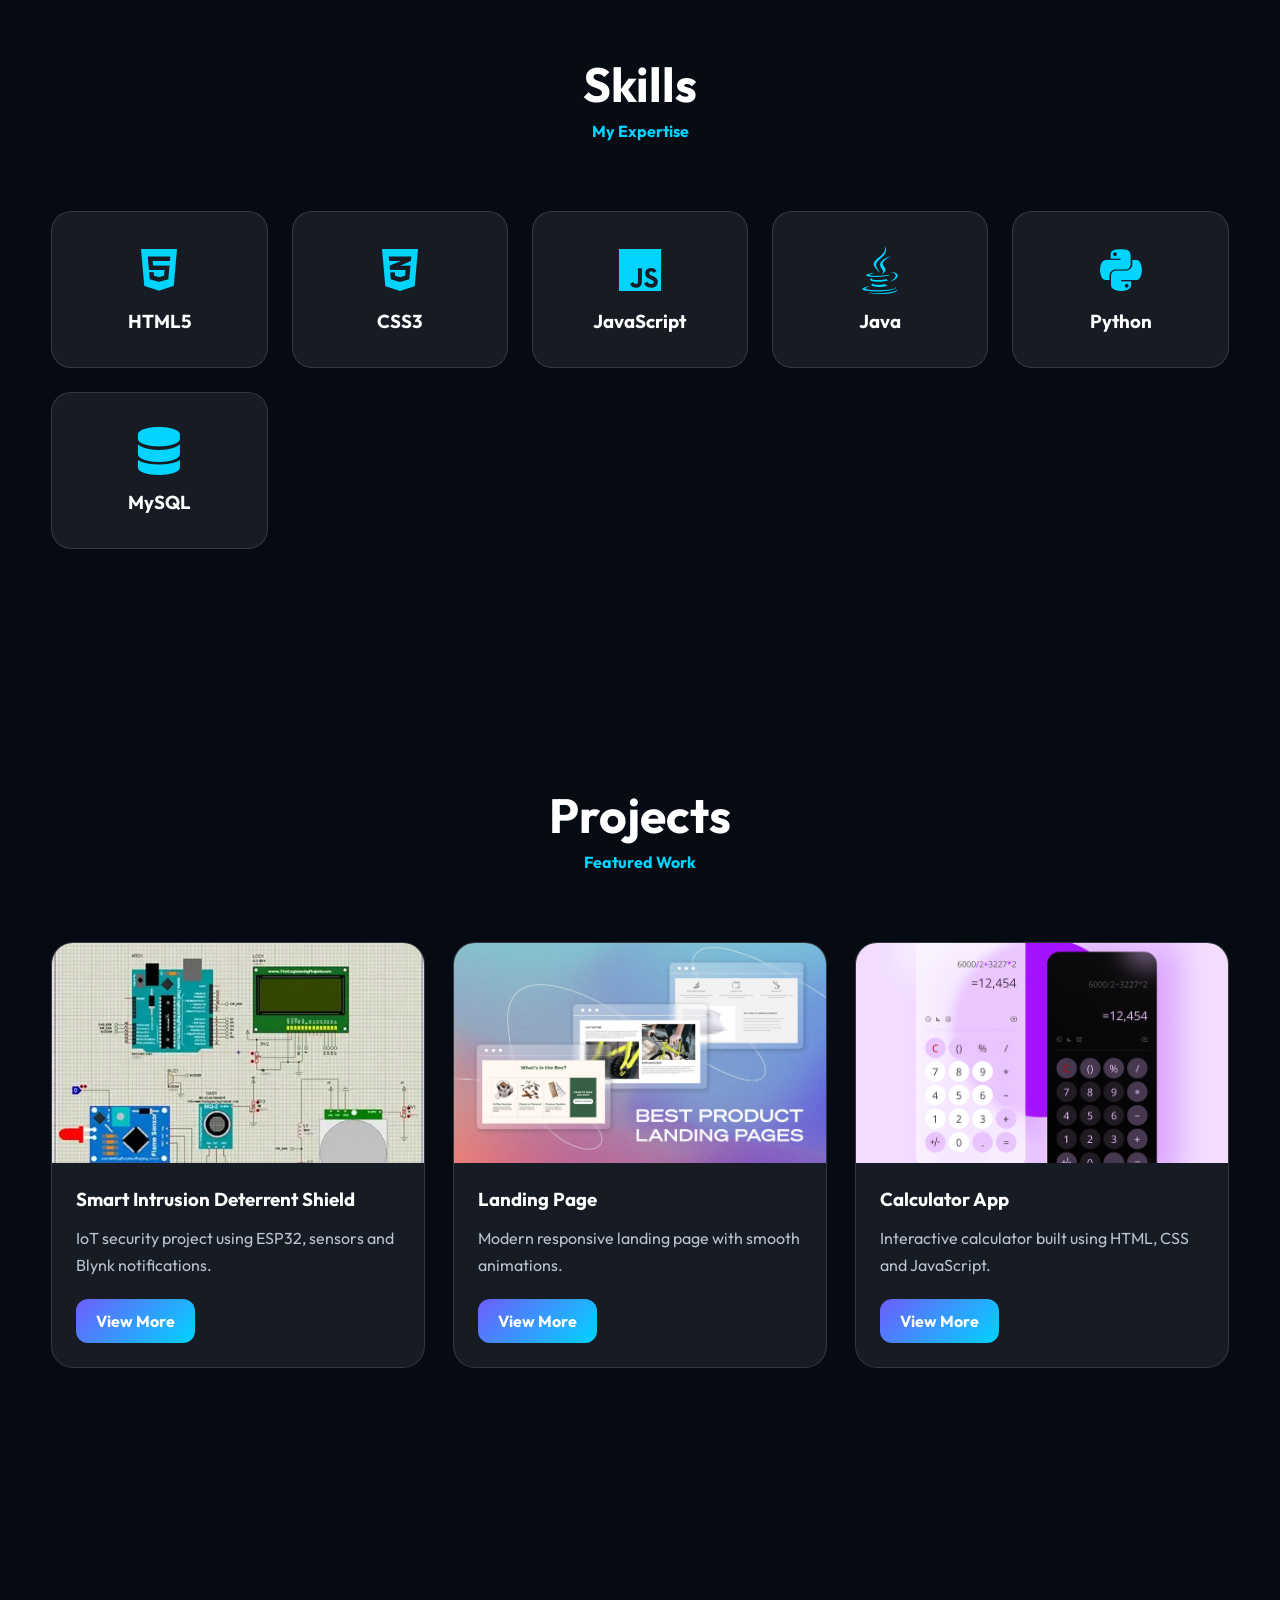
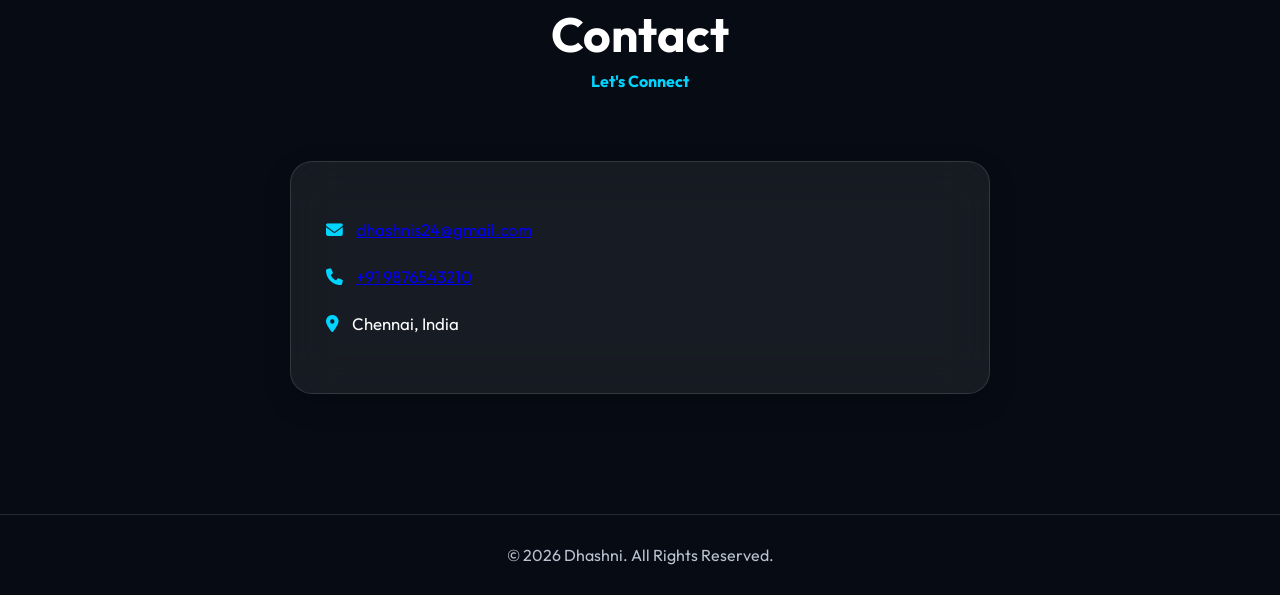
==== commit adcb7547: "Update contact email" ====
--- a/Portfolio/index.html
+++ b/Portfolio/index.html
@@ -298,7 +298,7 @@
 
                 <p>
                     <i class="fas fa-envelope"></i>
-                    <a href="mailto:dhashtest@gmail.com">dhashtest@gmail.com</a>
+                    <a href="mailto:dhashnis24@gmail.com">dhashnis24@gmail.com</a>
                 </p>
 
                 <p>
